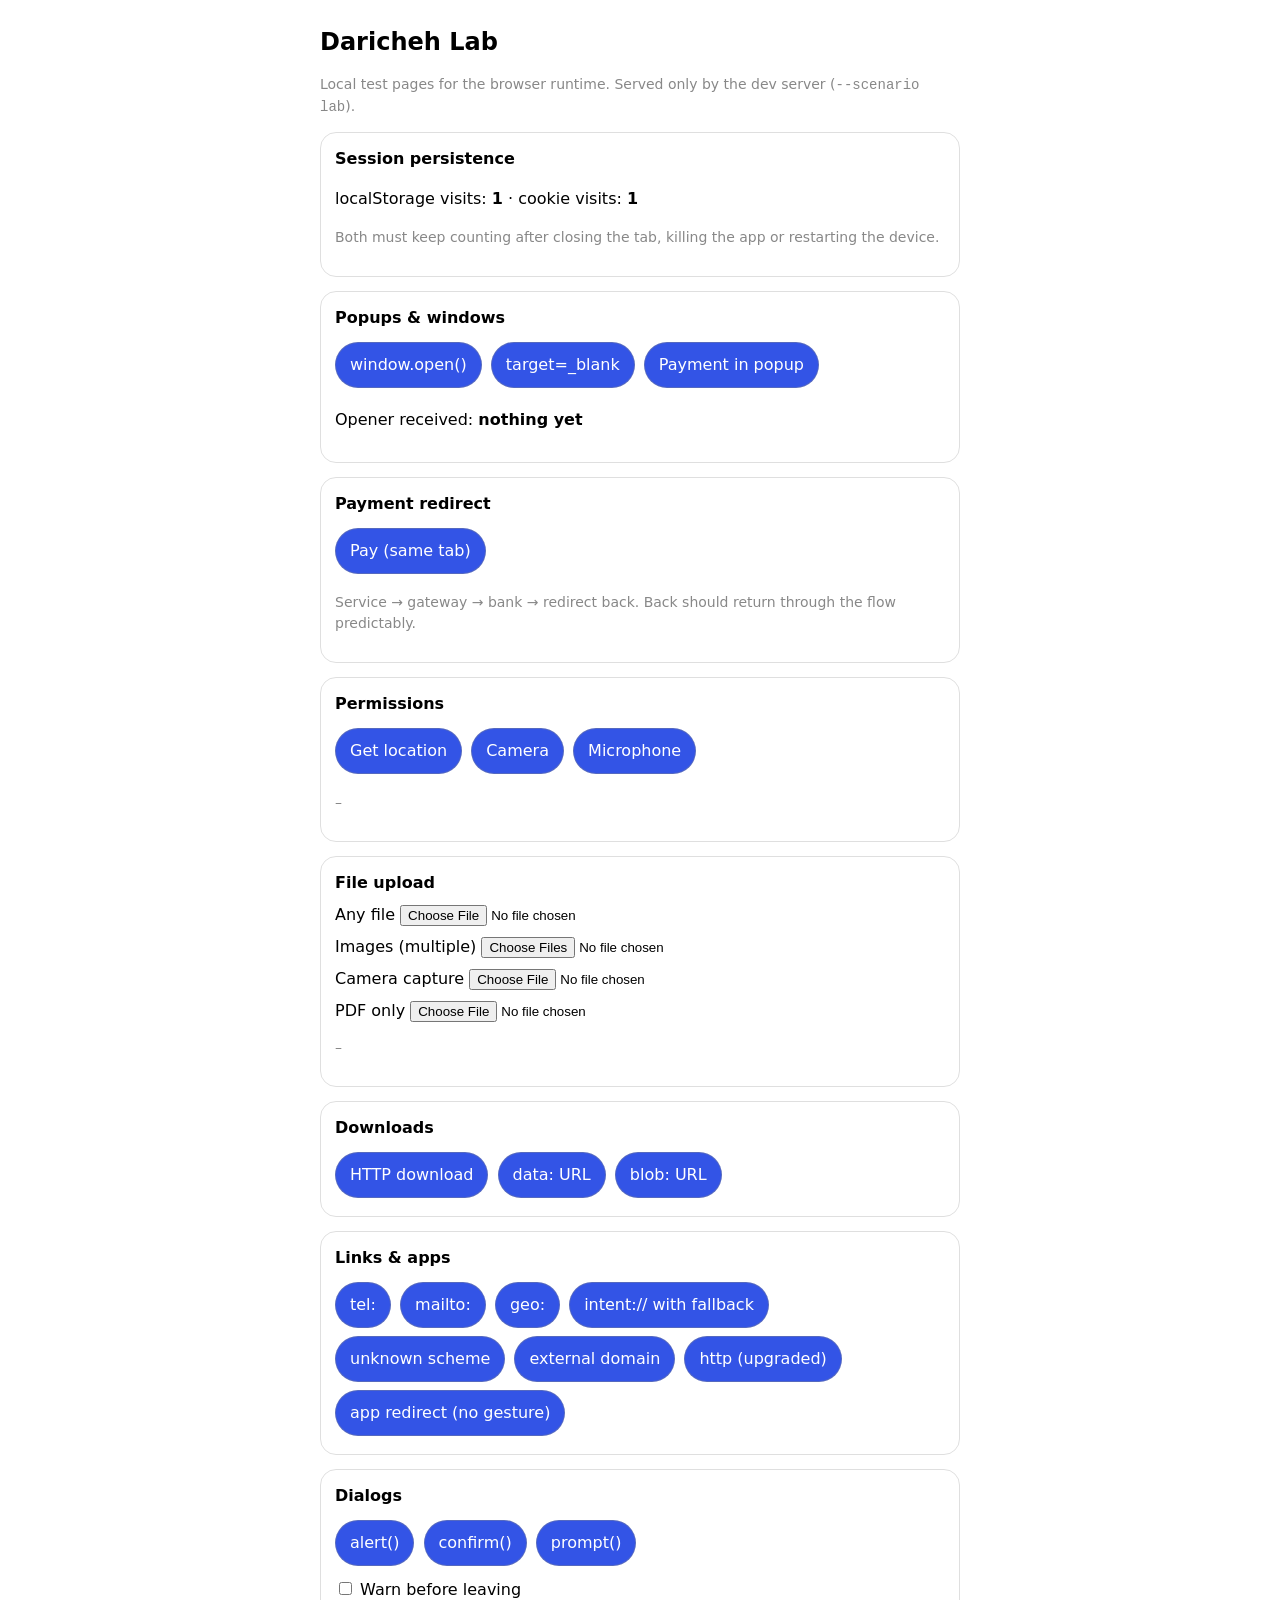
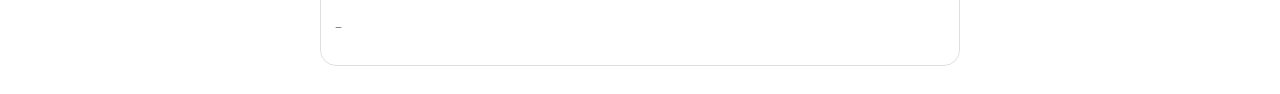
==== public/lab/index.html @ d47e7c92 "Initial commit: Daricheh config backend The backend of the Daricheh Android app (deviran01/super-app" ====
<!doctype html>
<html lang="en">
<head>
<meta charset="utf-8">
<meta name="viewport" content="width=device-width, initial-scale=1">
<title>Daricheh Lab</title>
<link rel="stylesheet" href="lab.css">
</head>
<body>
<h1>Daricheh Lab</h1>
<p class="muted">Local test pages for the browser runtime. Served only by the dev server (<code>--scenario lab</code>).</p>

<section>
  <h2>Session persistence</h2>
  <p>localStorage visits: <b id="ls">–</b> · cookie visits: <b id="ck">–</b></p>
  <p class="muted">Both must keep counting after closing the tab, killing the app or restarting the device.</p>
</section>

<section>
  <h2>Popups &amp; windows</h2>
  <button onclick="window.open('popup.html', '_blank')">window.open()</button>
  <a class="button" href="popup.html" target="_blank">target=_blank</a>
  <button onclick="openPayPopup()">Payment in popup</button>
  <p>Opener received: <b id="msg">nothing yet</b></p>
</section>

<section>
  <h2>Payment redirect</h2>
  <a class="button" href="gateway.html?return=return.html">Pay (same tab)</a>
  <p class="muted">Service → gateway → bank → redirect back. Back should return through the flow predictably.</p>
</section>

<section>
  <h2>Permissions</h2>
  <button onclick="locate()">Get location</button>
  <button onclick="media({video: true})">Camera</button>
  <button onclick="media({audio: true})">Microphone</button>
  <p id="perm" class="muted">–</p>
</section>

<section>
  <h2>File upload</h2>
  <label>Any file <input type="file"></label>
  <label>Images (multiple) <input type="file" accept="image/*" multiple></label>
  <label>Camera capture <input type="file" accept="image/*" capture="environment"></label>
  <label>PDF only <input type="file" accept=".pdf,application/pdf"></label>
  <p id="files" class="muted">–</p>
</section>

<section>
  <h2>Downloads</h2>
  <a class="button" href="sample.txt" download>HTTP download</a>
  <a class="button" id="datalink" download="invoice.txt">data: URL</a>
  <button onclick="blobDownload()">blob: URL</button>
</section>

<section>
  <h2>Links &amp; apps</h2>
  <a class="button" href="tel:+982100000000">tel:</a>
  <a class="button" href="mailto:support@example.com">mailto:</a>
  <a class="button" href="geo:35.6997,51.3380">geo:</a>
  <a class="button" href="intent://scan/#Intent;scheme=zxing;package=com.google.zxing.client.android;S.browser_fallback_url=https%3A%2F%2Fexample.org%2F;end">intent:// with fallback</a>
  <a class="button" href="bankapp://pay?amount=1000">unknown scheme</a>
  <a class="button" href="https://example.com/">external domain</a>
  <a class="button" href="http://neverssl.com/">http (upgraded)</a>
  <button onclick="setTimeout(() => location.href = 'bankapp://redirect', 300)">app redirect (no gesture)</button>
</section>

<section>
  <h2>Dialogs</h2>
  <button onclick="alert('Hello from the lab')">alert()</button>
  <button onclick="document.getElementById('dlg').textContent = confirm('Proceed?')">confirm()</button>
  <button onclick="document.getElementById('dlg').textContent = prompt('Your name?', 'Sara')">prompt()</button>
  <label><input type="checkbox" onchange="window.onbeforeunload = this.checked ? () => 'x' : null"> Warn before leaving</label>
  <p id="dlg" class="muted">–</p>
</section>

<script src="lab.js"></script>
</body>
</html>
---- public/lab/lab.css ----
:root { color-scheme: light dark; font-family: system-ui, sans-serif; }
body { margin: 0 auto; max-width: 640px; padding: 16px; line-height: 1.5; }
h1 { font-size: 24px; margin: 8px 0; }
h2 { font-size: 16px; margin: 0 0 8px; }
section { border: 1px solid #8884; border-radius: 16px; padding: 14px; margin: 14px 0; }
button, .button { display: inline-block; margin: 4px 4px 4px 0; padding: 10px 14px; border-radius: 999px; border: 1px solid #8886; background: #3354e6; color: #fff; font: inherit; text-decoration: none; }
label { display: block; margin: 8px 0; }
.muted { color: #888; font-size: 14px; }
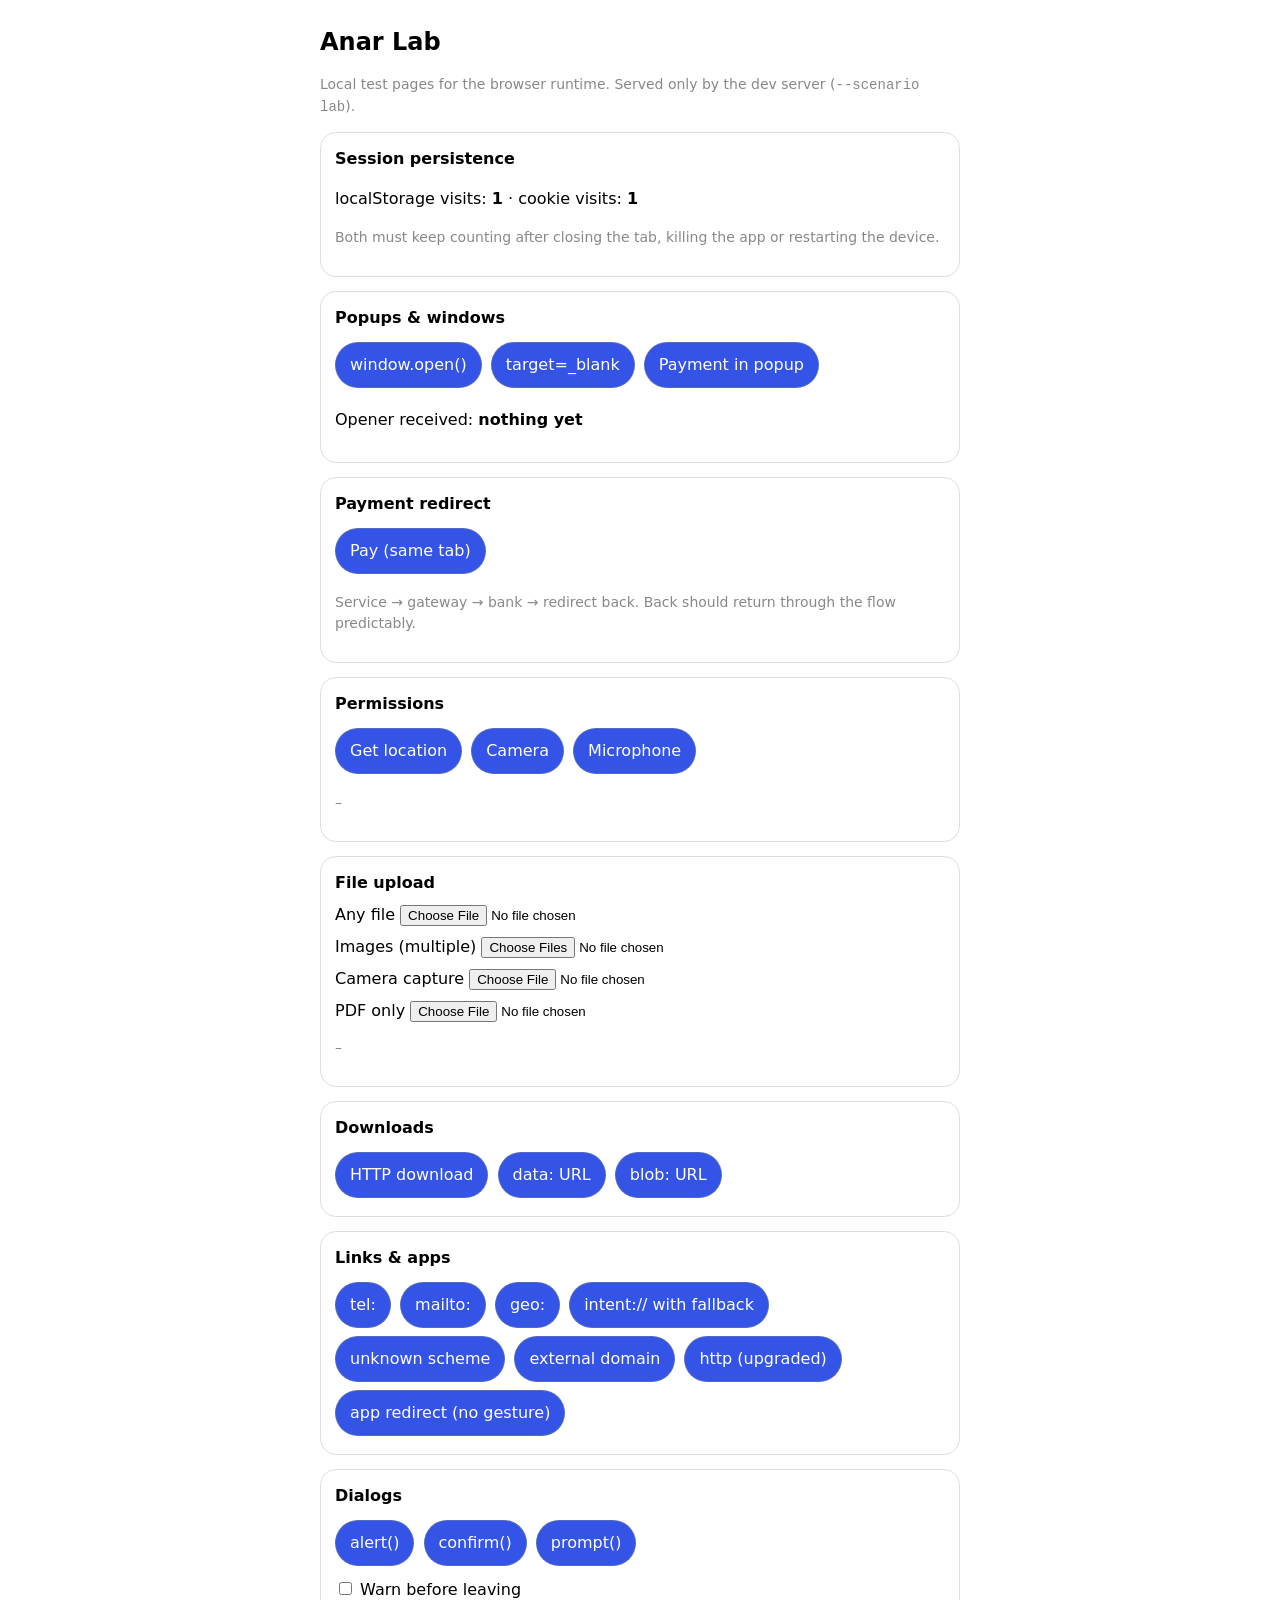
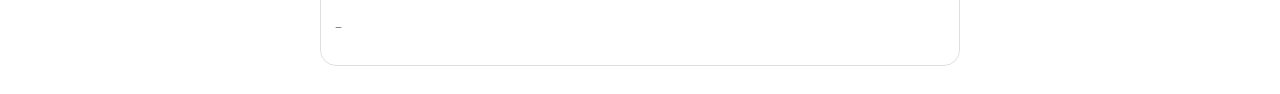
==== commit 07e773b4: "Rename the dashboard to Anar; version its assets - Anar name and pomegranate favicon in the dashboar" ====
--- a/public/lab/index.html
+++ b/public/lab/index.html
@@ -3,11 +3,11 @@
 <head>
 <meta charset="utf-8">
 <meta name="viewport" content="width=device-width, initial-scale=1">
-<title>Daricheh Lab</title>
+<title>Anar Lab</title>
 <link rel="stylesheet" href="lab.css">
 </head>
 <body>
-<h1>Daricheh Lab</h1>
+<h1>Anar Lab</h1>
 <p class="muted">Local test pages for the browser runtime. Served only by the dev server (<code>--scenario lab</code>).</p>
 
 <section>
